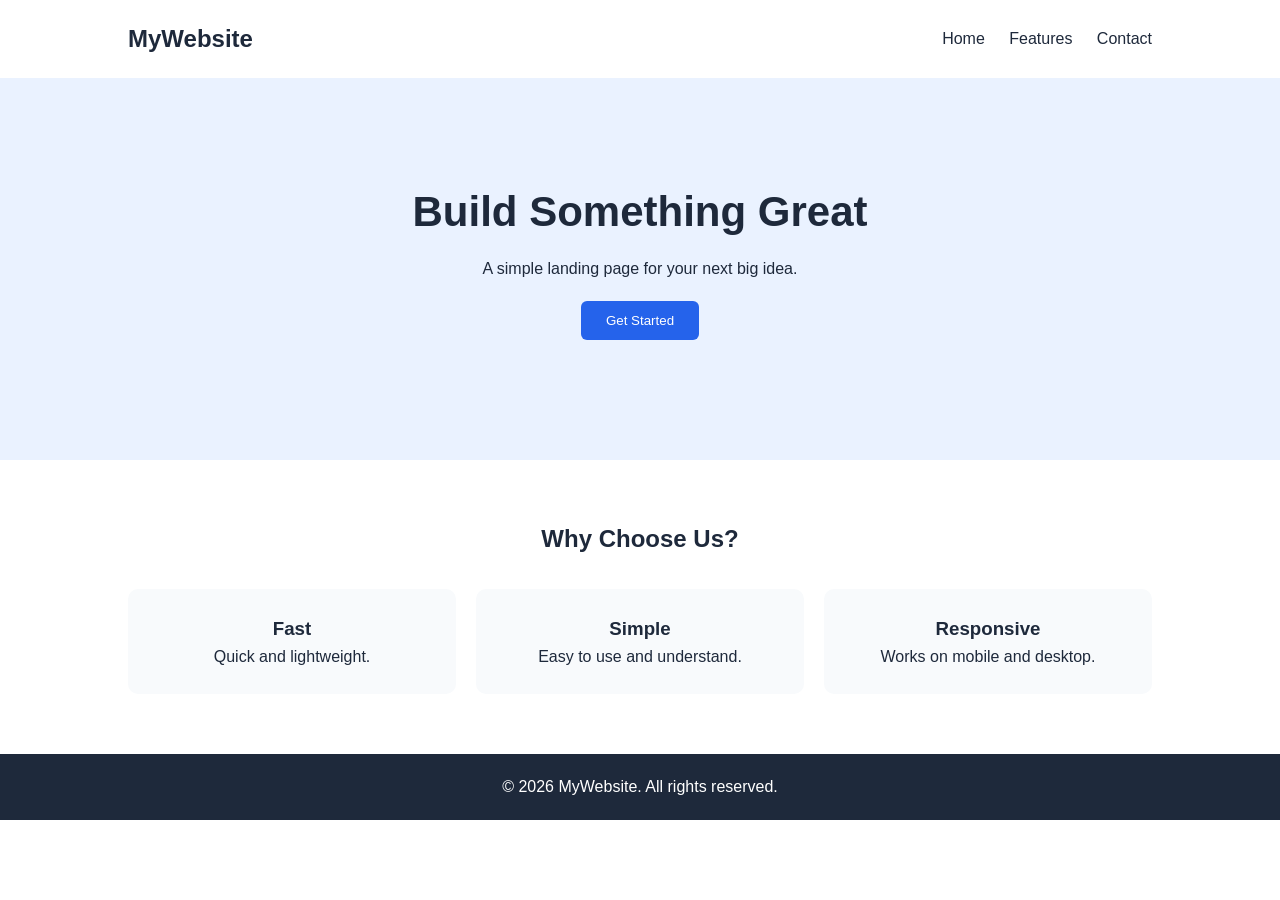
==== index.html @ 0610fd0f "upload main folder" ====
<!DOCTYPE html>
<html lang="en">
<head>
    <meta charset="UTF-8">
    <meta name="viewport" content="width=device-width, initial-scale=1.0">
    <title>My Landing Page</title>
    <link rel="stylesheet" href="style.css">
</head>
<body>

    <header>
        <h2>MyWebsite</h2>
        <nav>
            <a href="#home">Home</a>
            <a href="#features">Features</a>
            <a href="#contact">Contact</a>
        </nav>
    </header>

    <section class="hero" id="home">
        <h1>Build Something Great</h1>
        <p>A simple landing page for your next big idea.</p>
        <button id="startBtn">Get Started</button>
        <p id="message"></p>
    </section>

    <section class="features" id="features">
        <h2>Why Choose Us?</h2>
        <div class="cards">
            <div class="card">
                <h3>Fast</h3>
                <p>Quick and lightweight.</p>
            </div>
            <div class="card">
                <h3>Simple</h3>
                <p>Easy to use and understand.</p>
            </div>
            <div class="card">
                <h3>Responsive</h3>
                <p>Works on mobile and desktop.</p>
            </div>
        </div>
    </section>

    <footer id="contact">
        <p>&copy; 2026 MyWebsite. All rights reserved.</p>
    </footer>

    <script src="script.js"></script>
</body>
</html>
---- style.css ----
* {
    margin: 0;
    padding: 0;
    box-sizing: border-box;
}

body {
    font-family: Arial, sans-serif;
    color: #1e293b;
    line-height: 1.6;
}

header {
    display: flex;
    justify-content: space-between;
    align-items: center;
    padding: 20px 10%;
    background: white;
}

nav a {
    text-decoration: none;
    color: #1e293b;
    margin-left: 20px;
}

.hero {
    text-align: center;
    padding: 100px 20px;
    background: #eaf2ff;
}

.hero h1 {
    font-size: 42px;
    margin-bottom: 10px;
}

.hero p {
    margin-bottom: 20px;
}

button {
    padding: 12px 25px;
    background: #2563eb;
    color: white;
    border: none;
    border-radius: 6px;
    cursor: pointer;
}

button:hover {
    background: #1d4ed8;
}

.features {
    text-align: center;
    padding: 60px 10%;
}

.cards {
    display: flex;
    gap: 20px;
    margin-top: 30px;
}

.card {
    flex: 1;
    padding: 25px;
    background: #f8fafc;
    border-radius: 10px;
}

footer {
    text-align: center;
    padding: 20px;
    background: #1e293b;
    color: white;
}

@media (max-width: 600px) {
    header {
        flex-direction: column;
        gap: 10px;
    }

    nav a {
        margin: 0 8px;
    }

    .hero h1 {
        font-size: 30px;
    }

    .cards {
        flex-direction: column;
    }
}
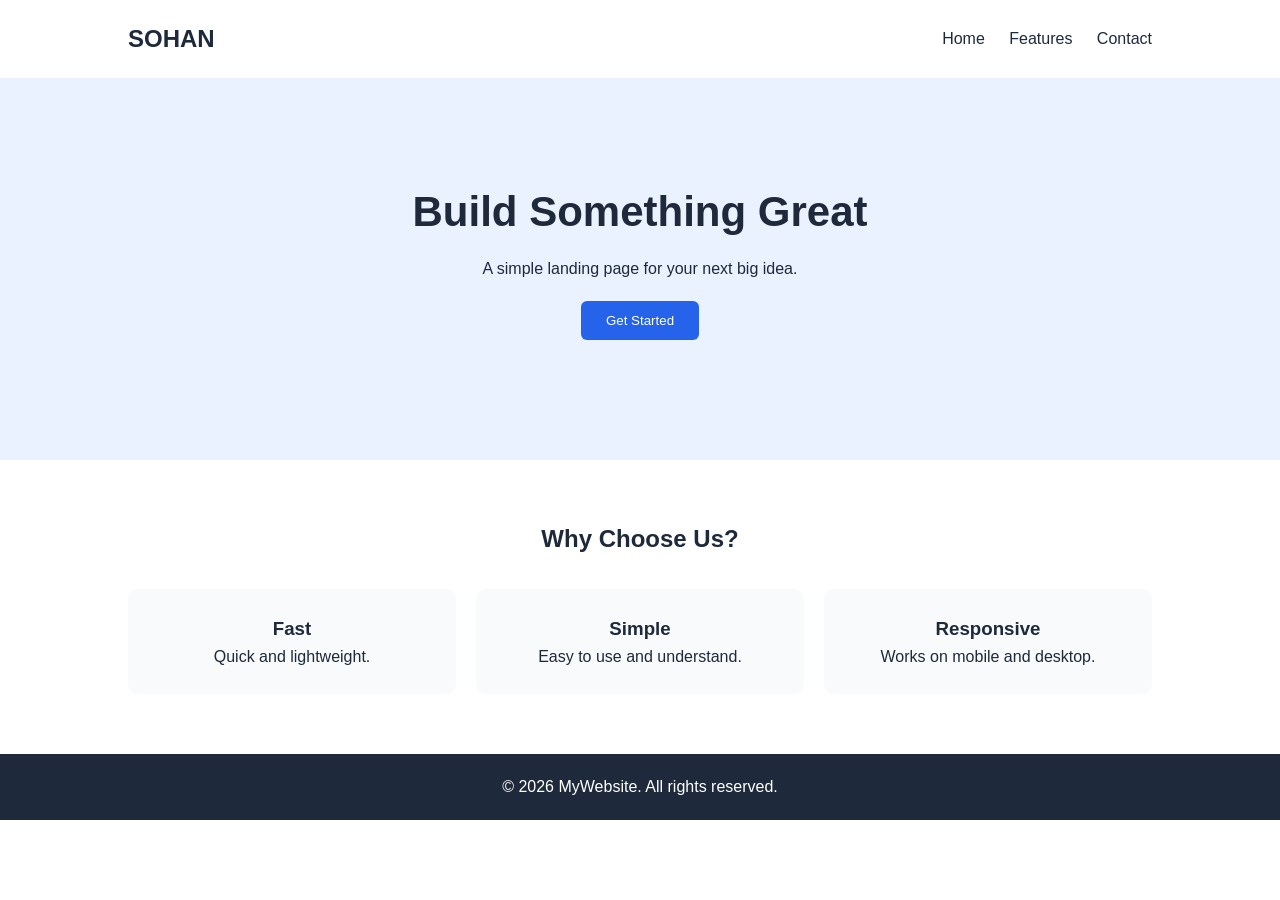
==== commit a8bc4221: "Change header title from 'MyWebsite' to 'SOHAN'" ====
--- a/index.html
+++ b/index.html
@@ -3,13 +3,13 @@
 <head>
     <meta charset="UTF-8">
     <meta name="viewport" content="width=device-width, initial-scale=1.0">
-    <title>My Landing Page</title>
+    <title>My First Web Page</title>
     <link rel="stylesheet" href="style.css">
 </head>
 <body>
 
     <header>
-        <h2>MyWebsite</h2>
+        <h2>SOHAN</h2>
         <nav>
             <a href="#home">Home</a>
             <a href="#features">Features</a>
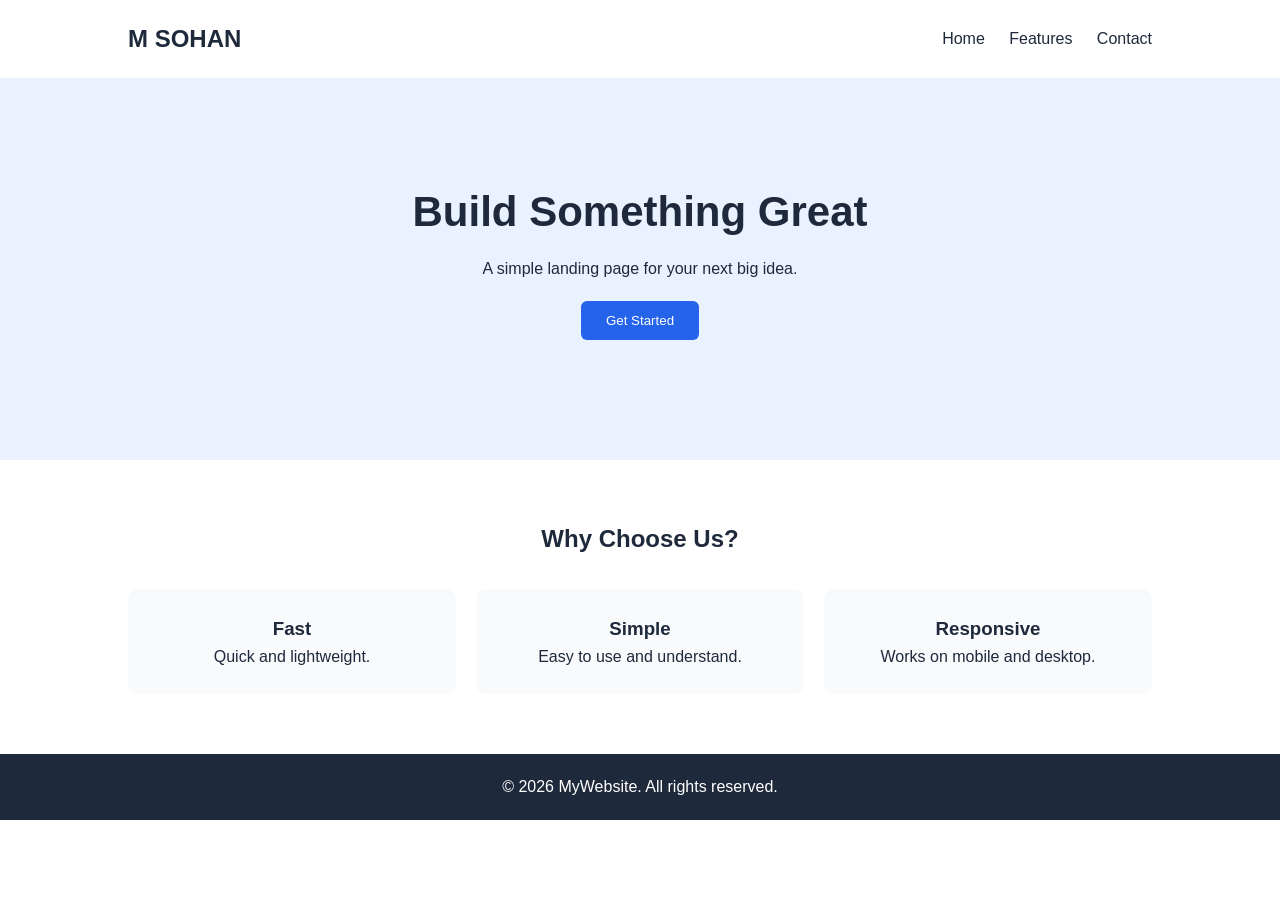
==== commit ac1d0cbf: "Update header name from 'SOHAN' to 'M SOHAN'" ====
--- a/index.html
+++ b/index.html
@@ -9,7 +9,7 @@
 <body>
 
     <header>
-        <h2>SOHAN</h2>
+        <h2>M SOHAN</h2>
         <nav>
             <a href="#home">Home</a>
             <a href="#features">Features</a>
